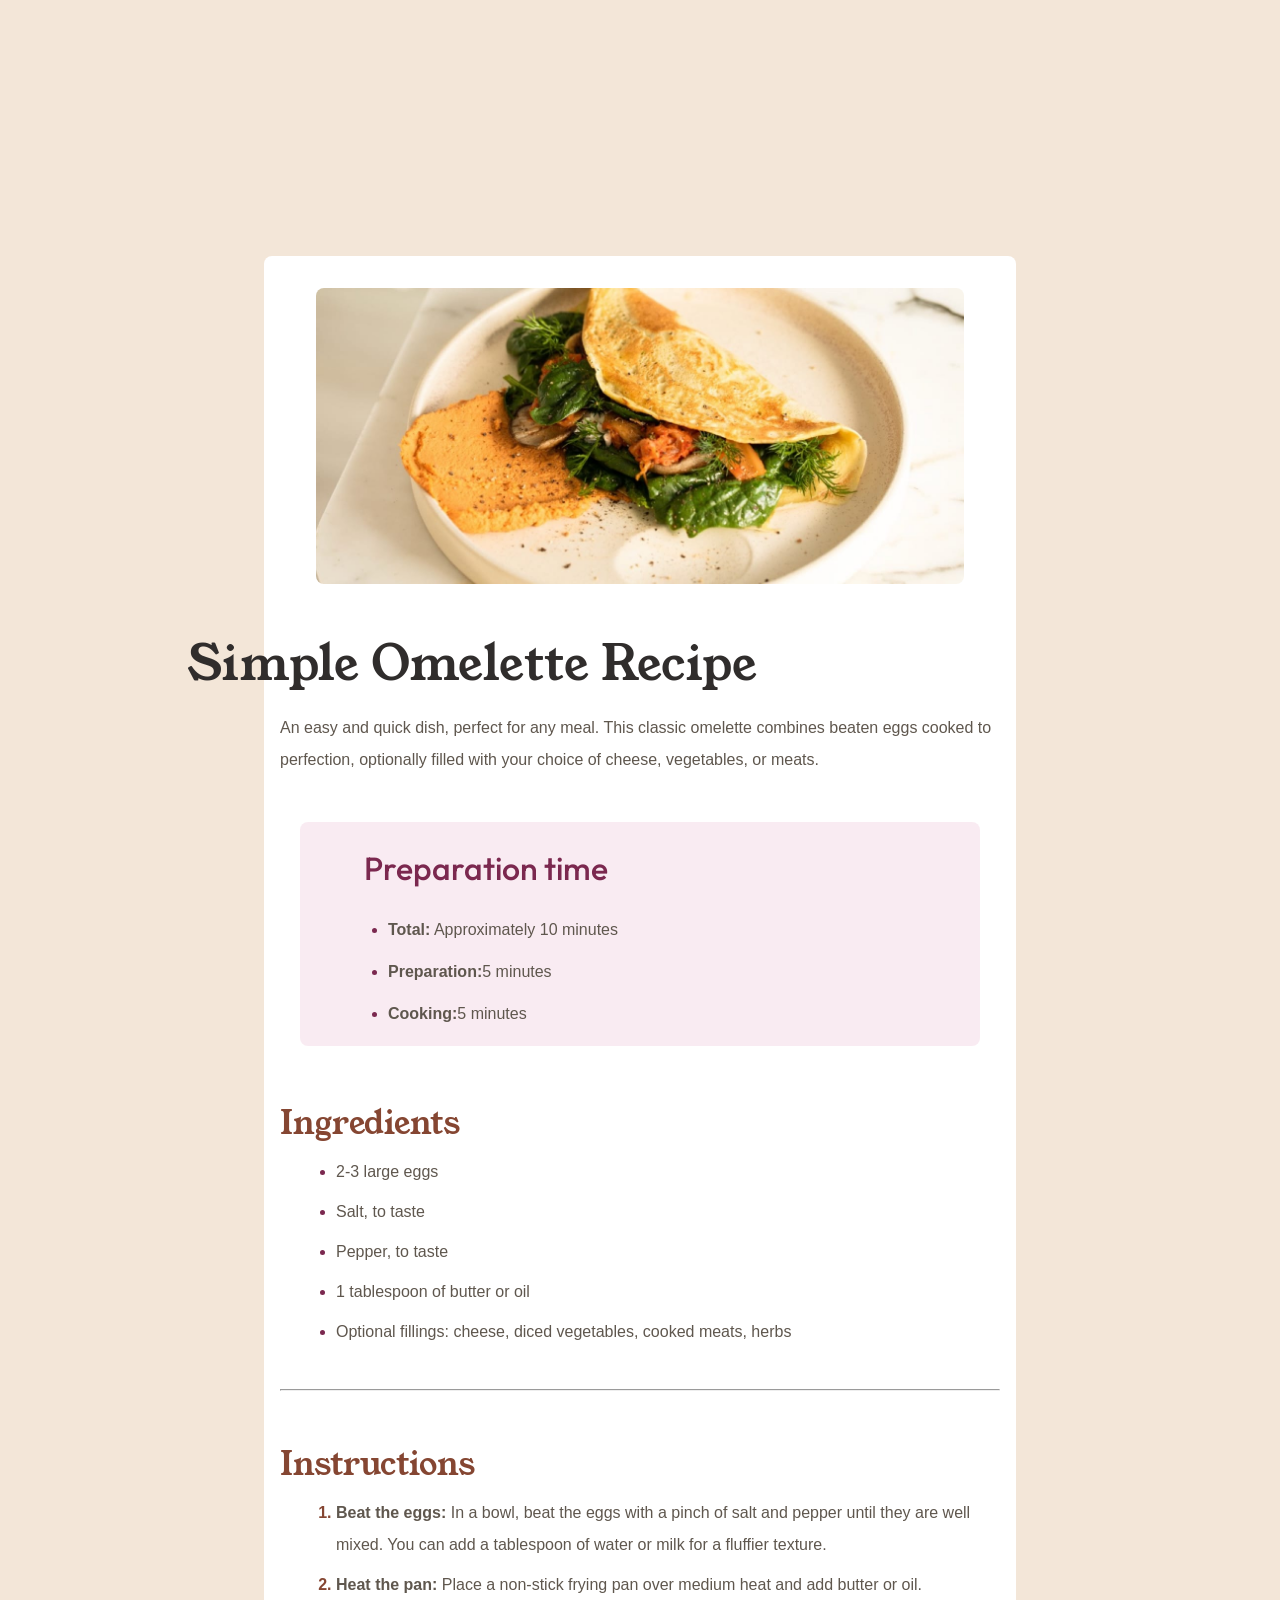
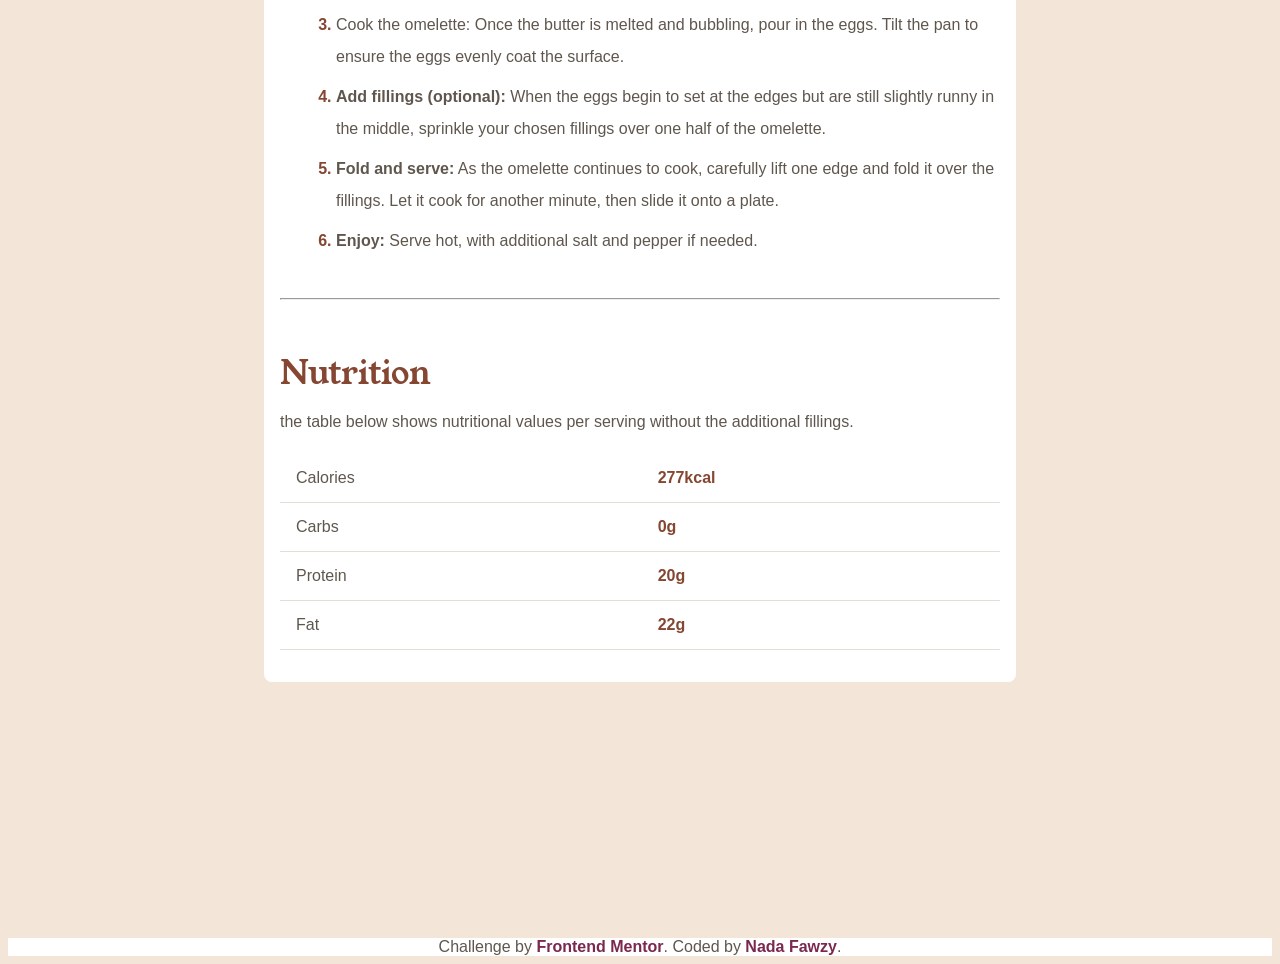
==== index.html @ 81051b9c "Add files via upload" ====
<!DOCTYPE html>
<html lang="en">
<head>
  <meta charset="UTF-8">
  <meta name="viewport" content="width=device-width, initial-scale=1.0">
<!-- css style guide -->
  <link rel="icon" type="image/png" sizes="32x32" href="../images/favicon-32x32.png">
  <link rel="stylesheet" href="../css/style.css">
  <!-- fonts -->
  <link rel="preconnect" href="https://fonts.googleapis.com">
<link rel="preconnect" href="https://fonts.gstatic.com" crossorigin>
<link href="https://fonts.googleapis.com/css2?family=Outfit:wght@100..900&family=Young+Serif&display=swap" rel="stylesheet">

  <title>Frontend Mentor | Recipe page</title>
</head>
<body>
<div class="container">

  <!-- header -->
  <div class="header">
    <img class="omelette" src="../images/image-omelette.jpeg" alt="omelette">
    <h3>Simple Omelette Recipe</h3>
    <p>An easy and quick dish, perfect for any meal. This classic omelette combines beaten eggs cooked 
    to perfection, optionally filled with your choice of cheese, vegetables, or meats.</p>
  </div>

  <!-- preparation -->
  <div class="preparation">
    <h3>Preparation time</h3>
    <ul>
      <li><b>Total:</b> Approximately 10 minutes</li>
      <li><b>Preparation:</b>5 minutes</li>
      <li><b>Cooking:</b>5 minutes</li>
    </ul>
  </div>

  <!-- Ingredients -->
<div class="Ingredients">
  <h3>Ingredients</h3>
  <ul>
    <li>2-3 large eggs</li>
    <li> Salt, to taste</li>
    <li>Pepper, to taste</li>
    <li>1 tablespoon of butter or oil</li>
    <li>Optional fillings: cheese, diced vegetables, cooked meats, herbs</li>
  </ul>
  </div>
  <hr>
<!-- Instructions -->
  <div class="Instructions">
    <h3>Instructions</h3>
    <ol>
      <li><b>Beat the eggs:</b> In a bowl, beat the eggs with a pinch of salt and pepper until they are well mixed. 
      You can add a tablespoon of water or milk for a fluffier texture.</li>
      <li><b>Heat the pan:</b> Place a non-stick frying pan over medium heat and add butter or oil.</li>
      <li> Cook the omelette: Once the butter is melted and bubbling, pour in the eggs. Tilt the pan to ensure 
      the eggs evenly coat the surface.</li>
      <li><b>Add fillings (optional):</b> When the eggs begin to set at the edges but are still slightly runny in the 
      middle, sprinkle your chosen fillings over one half of the omelette.</li>
      <li><b> Fold and serve:</b> As the omelette continues to cook, carefully lift one edge and fold it over the 
      fillings. Let it cook for another minute, then slide it onto a plate.</li>
      <li><b> Enjoy:</b> Serve hot, with additional salt and pepper if needed.</li>
    </ol>
  </div>

<hr>
<!-- Nutrition -->
  <div class="Nutrition">
    <h3>Nutrition</h3>
  <table>
    <caption>the table below shows nutritional values per serving without the additional fillings.</caption>
    <tbody>
      <tr>
        <td>Calories</td>
        <td class="td-details">277kcal</td>
      </tr>
      <tr>
        <td>Carbs</td>
        <td class="td-details">0g</td>
      </tr>
      <tr>
        <td>Protein</td>
        <td class="td-details">20g</td>
      </tr>
      <tr>
        <td>Fat</td>
        <td class="td-details">22g</td>
      </tr>
    </tbody>
  </table>
  </div>
</div>

<!-- footer -->
  <footer>
    Challenge by <a href="https://www.frontendmentor.io?ref=challenge" target="_blank">Frontend Mentor</a>. 
    Coded by <a href="https://nadaafawzyy.github.io/About_Me/">Nada Fawzy</a>.
  </footer>
</body>
</html>
---- css/style.css ----
:root{
--White: hsl(0, 0%, 100%);

--Stone100: hsl(30, 54%, 90%);
--Stone150: hsl(30, 18%, 87%);
--Stone600: hsl(30, 10%, 34%);
--Stone900: hsl(24, 5%, 18%);

--Brown800: hsl(14, 45%, 36%);

--Rose800: hsl(332, 51%, 32%);
--Rose50: hsl(330, 100%, 98%);
}
*{
    box-sizing: border-box;
    font-family: 'Poppins', sans-serif;
    scroll-behavior: smooth;
}
body{
    background-color: var(--Stone100);
}
.container{
    display: flex;
    flex-direction: column;
    margin: 16em ;
    padding: 1rem;
    gap: .6rem;
    font-family: outfit;
    color: var(--Stone600);
    font-size: 16px;
    line-height: 2rem;
    background-color: var(--White);
    border-radius: .5em;
    -webkit-border-radius: .5em;
    -moz-border-radius: .5em;
    -ms-border-radius: .5em;
    -o-border-radius: .5em;
}
hr{
        margin: 1rem 0;
}
/* header section */

.header{
    display: flex;
    flex-direction: column;
    align-items: center;
}
.header h3{
    font-family:'Young Serif', serif;
    color: var(--Stone900);
    margin-bottom: 1rem;
    font-size: 3rem;
    font-weight: 100;
    align-items: start;
    margin-left: -7em;
}
h3{
    font-family:'Young Serif', serif;
    color: var(--Brown800);
    margin-bottom: 1rem;
    font-size: 2rem;
    font-weight: 100;
}
.omelette{
    margin: 1em;
    max-width: 90%;
    border-radius: .5em;
    -webkit-border-radius: .5em;
    -moz-border-radius: .5em;
    -ms-border-radius: .5em;
    -o-border-radius: .5em;
    margin-bottom: 1rem;
    justify-content: center;
}

/* preperating */
.preparation{
    margin: 20px;
    background-color: #f4dae788;
    border-radius: 0.5em;
    -webkit-border-radius: 0.5em;
    -moz-border-radius: 0.5em;
    -ms-border-radius: 0.5em;
    -o-border-radius: 0.5em;
}
.preparation h3{
    margin: 30px  2em;
    color: var(--Rose800);
    font-family: outfit;
    font-weight: 500;
}
.preparation  ul li{
    margin: 10px  3em ;
}
ul li{
    margin-bottom: .5rem;
    margin-left: 1rem;
}
ul li::marker{
    color: var(--Rose800);
    font-weight: bold;
    word-spacing: 1rem;

}
/* Instructions */
ol li{
    margin-bottom: .5rem;
    margin-left: 1rem;
}
ol li::marker{
    color: var(--Brown800);
    font-weight: bold;
}
/* Nutrition */
table{
    width: 100%;
    border-collapse: collapse;
    margin-bottom: 1rem;
}
caption{
    text-align: left;
    margin-bottom: 1rem;
}
td{
    border-bottom: 1px solid var(--Stone150);
    padding:  0.5rem 1rem;
    text-align: left;
}
.td-details{
    color: var(--Brown800);
    font-weight: bold;
}

/* footer */
footer{
    align-items: end;
    color: var(--Stone600);
    text-align: center;
    margin-top: 1rem;
    background-color: var(--White);
}
footer a {
    color:var(--Rose800);
    text-decoration: none;
    font-weight: bold;
}
@media (max-width: 767px) {
    body{
        background-color: var(--White);
    }
    .container{
        margin:0;
        padding: 0;
    }
    .header h3{
        font-size: 3rem;
        margin-left: 0em;
        line-height: 1em;
    }
    .omelette{
        margin: 0;
        max-width: 100%;
        margin-bottom: 1rem;
    }
}
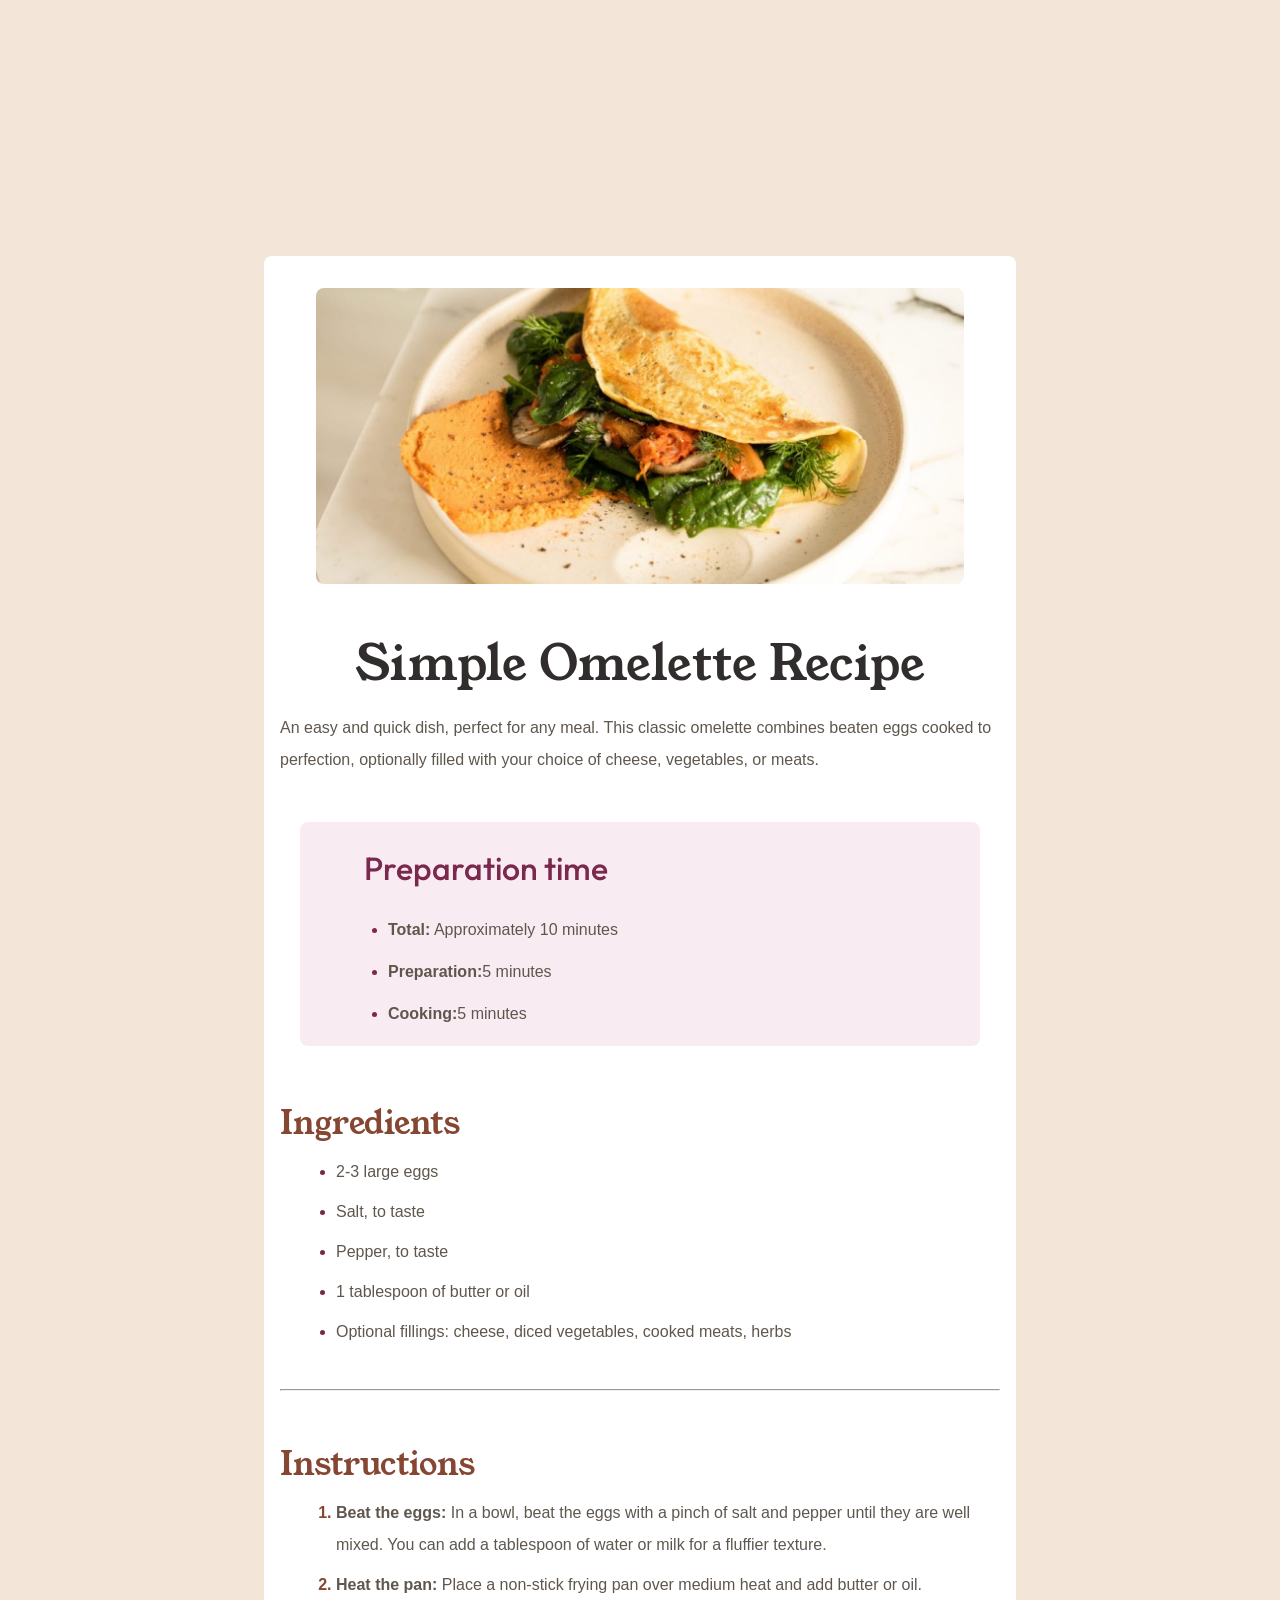
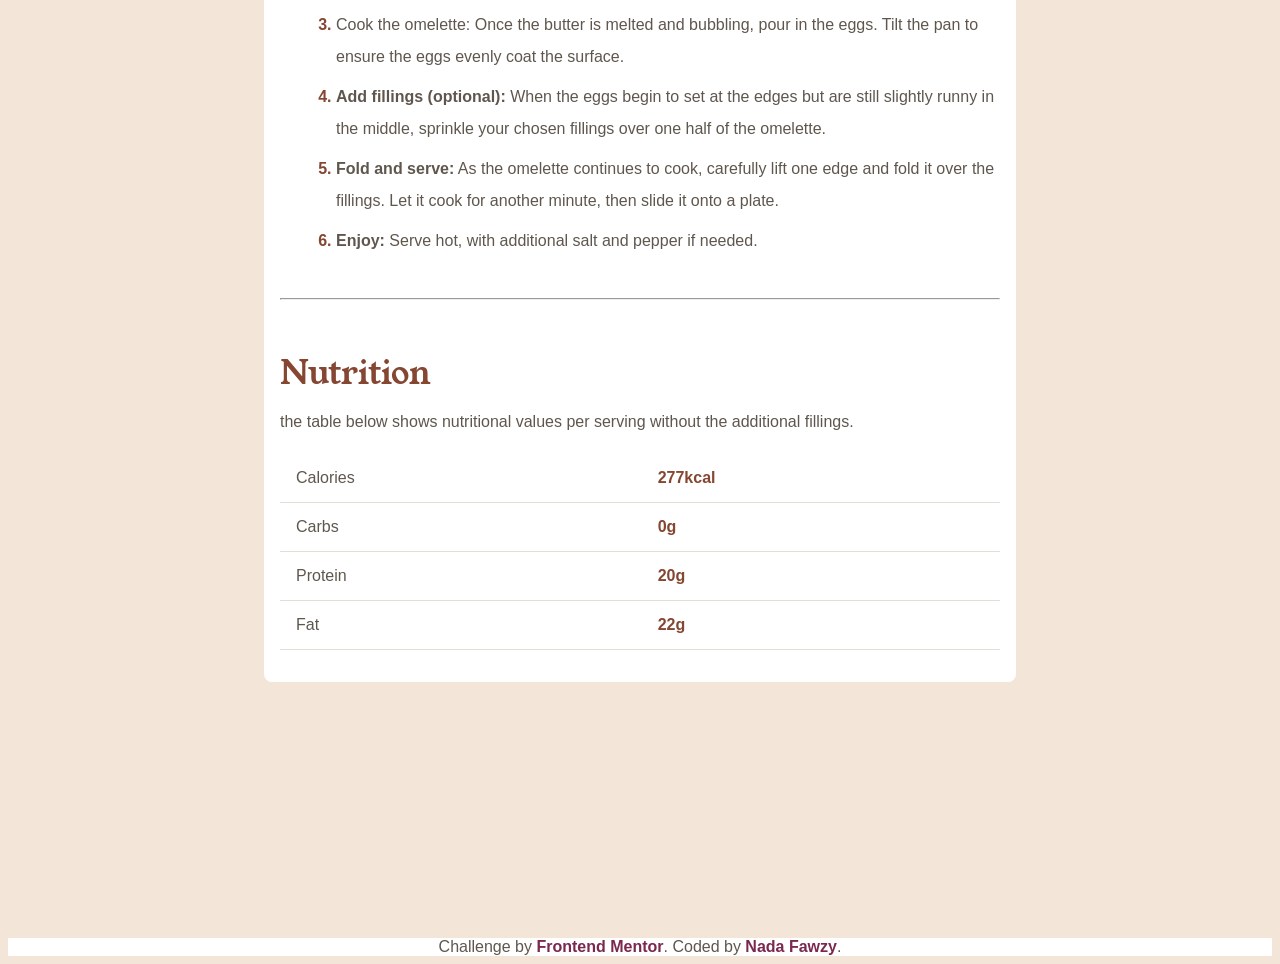
==== commit 383852a4: "Add files via upload" ====
--- a/index.html
+++ b/index.html
@@ -1,100 +1,100 @@
-<!DOCTYPE html>
-<html lang="en">
-<head>
-  <meta charset="UTF-8">
-  <meta name="viewport" content="width=device-width, initial-scale=1.0">
-<!-- css style guide -->
-  <link rel="icon" type="image/png" sizes="32x32" href="../images/favicon-32x32.png">
-  <link rel="stylesheet" href="../css/style.css">
-  <!-- fonts -->
-  <link rel="preconnect" href="https://fonts.googleapis.com">
-<link rel="preconnect" href="https://fonts.gstatic.com" crossorigin>
-<link href="https://fonts.googleapis.com/css2?family=Outfit:wght@100..900&family=Young+Serif&display=swap" rel="stylesheet">
-
-  <title>Frontend Mentor | Recipe page</title>
-</head>
-<body>
-<div class="container">
-
-  <!-- header -->
-  <div class="header">
-    <img class="omelette" src="../images/image-omelette.jpeg" alt="omelette">
-    <h3>Simple Omelette Recipe</h3>
-    <p>An easy and quick dish, perfect for any meal. This classic omelette combines beaten eggs cooked 
-    to perfection, optionally filled with your choice of cheese, vegetables, or meats.</p>
-  </div>
-
-  <!-- preparation -->
-  <div class="preparation">
-    <h3>Preparation time</h3>
-    <ul>
-      <li><b>Total:</b> Approximately 10 minutes</li>
-      <li><b>Preparation:</b>5 minutes</li>
-      <li><b>Cooking:</b>5 minutes</li>
-    </ul>
-  </div>
-
-  <!-- Ingredients -->
-<div class="Ingredients">
-  <h3>Ingredients</h3>
-  <ul>
-    <li>2-3 large eggs</li>
-    <li> Salt, to taste</li>
-    <li>Pepper, to taste</li>
-    <li>1 tablespoon of butter or oil</li>
-    <li>Optional fillings: cheese, diced vegetables, cooked meats, herbs</li>
-  </ul>
-  </div>
-  <hr>
-<!-- Instructions -->
-  <div class="Instructions">
-    <h3>Instructions</h3>
-    <ol>
-      <li><b>Beat the eggs:</b> In a bowl, beat the eggs with a pinch of salt and pepper until they are well mixed. 
-      You can add a tablespoon of water or milk for a fluffier texture.</li>
-      <li><b>Heat the pan:</b> Place a non-stick frying pan over medium heat and add butter or oil.</li>
-      <li> Cook the omelette: Once the butter is melted and bubbling, pour in the eggs. Tilt the pan to ensure 
-      the eggs evenly coat the surface.</li>
-      <li><b>Add fillings (optional):</b> When the eggs begin to set at the edges but are still slightly runny in the 
-      middle, sprinkle your chosen fillings over one half of the omelette.</li>
-      <li><b> Fold and serve:</b> As the omelette continues to cook, carefully lift one edge and fold it over the 
-      fillings. Let it cook for another minute, then slide it onto a plate.</li>
-      <li><b> Enjoy:</b> Serve hot, with additional salt and pepper if needed.</li>
-    </ol>
-  </div>
-
-<hr>
-<!-- Nutrition -->
-  <div class="Nutrition">
-    <h3>Nutrition</h3>
-  <table>
-    <caption>the table below shows nutritional values per serving without the additional fillings.</caption>
-    <tbody>
-      <tr>
-        <td>Calories</td>
-        <td class="td-details">277kcal</td>
-      </tr>
-      <tr>
-        <td>Carbs</td>
-        <td class="td-details">0g</td>
-      </tr>
-      <tr>
-        <td>Protein</td>
-        <td class="td-details">20g</td>
-      </tr>
-      <tr>
-        <td>Fat</td>
-        <td class="td-details">22g</td>
-      </tr>
-    </tbody>
-  </table>
-  </div>
-</div>
-
-<!-- footer -->
-  <footer>
-    Challenge by <a href="https://www.frontendmentor.io?ref=challenge" target="_blank">Frontend Mentor</a>. 
-    Coded by <a href="https://nadaafawzyy.github.io/About_Me/">Nada Fawzy</a>.
-  </footer>
-</body>
+<!DOCTYPE html>
+<html lang="en-US">
+<head>
+  <meta charset="UTF-8">
+  <meta name="viewport" content="width=device-width, initial-scale=1.0">
+<!-- css style guide -->
+  <link rel="icon" type="image/png" sizes="32x32" href="../images/favicon-32x32.png">
+  <link rel="stylesheet" href="../css/style.css">
+  <!-- fonts -->
+  <link rel="preconnect" href="https://fonts.googleapis.com">
+<link rel="preconnect" href="https://fonts.gstatic.com" crossorigin>
+<link href="https://fonts.googleapis.com/css2?family=Outfit:wght@100..900&family=Young+Serif&display=swap" rel="stylesheet">
+
+  <title>Frontend Mentor | Recipe page</title>
+</head>
+<body>
+<div class="container">
+
+  <!-- header -->
+  <div class="header">
+    <img class="omelette" src="images/image-omelette.jpeg" alt="omelette">
+    <h3>Simple Omelette Recipe</h3>
+    <p>An easy and quick dish, perfect for any meal. This classic omelette combines beaten eggs cooked 
+    to perfection, optionally filled with your choice of cheese, vegetables, or meats.</p>
+  </div>
+
+  <!-- preparation -->
+  <div class="preparation">
+    <h3>Preparation time</h3>
+    <ul>
+      <li><b>Total:</b> Approximately 10 minutes</li>
+      <li><b>Preparation:</b>5 minutes</li>
+      <li><b>Cooking:</b>5 minutes</li>
+    </ul>
+  </div>
+
+  <!-- Ingredients -->
+<div class="Ingredients">
+  <h3>Ingredients</h3>
+  <ul>
+    <li>2-3 large eggs</li>
+    <li> Salt, to taste</li>
+    <li>Pepper, to taste</li>
+    <li>1 tablespoon of butter or oil</li>
+    <li>Optional fillings: cheese, diced vegetables, cooked meats, herbs</li>
+  </ul>
+  </div>
+  <hr>
+<!-- Instructions -->
+  <div class="Instructions">
+    <h3>Instructions</h3>
+    <ol>
+      <li><b>Beat the eggs:</b> In a bowl, beat the eggs with a pinch of salt and pepper until they are well mixed. 
+      You can add a tablespoon of water or milk for a fluffier texture.</li>
+      <li><b>Heat the pan:</b> Place a non-stick frying pan over medium heat and add butter or oil.</li>
+      <li> Cook the omelette: Once the butter is melted and bubbling, pour in the eggs. Tilt the pan to ensure 
+      the eggs evenly coat the surface.</li>
+      <li><b>Add fillings (optional):</b> When the eggs begin to set at the edges but are still slightly runny in the 
+      middle, sprinkle your chosen fillings over one half of the omelette.</li>
+      <li><b> Fold and serve:</b> As the omelette continues to cook, carefully lift one edge and fold it over the 
+      fillings. Let it cook for another minute, then slide it onto a plate.</li>
+      <li><b> Enjoy:</b> Serve hot, with additional salt and pepper if needed.</li>
+    </ol>
+  </div>
+
+<hr>
+<!-- Nutrition -->
+  <div class="Nutrition">
+    <h3>Nutrition</h3>
+  <table>
+    <caption>the table below shows nutritional values per serving without the additional fillings.</caption>
+    <tbody>
+      <tr>
+        <td>Calories</td>
+        <td class="td-details">277kcal</td>
+      </tr>
+      <tr>
+        <td>Carbs</td>
+        <td class="td-details">0g</td>
+      </tr>
+      <tr>
+        <td>Protein</td>
+        <td class="td-details">20g</td>
+      </tr>
+      <tr>
+        <td>Fat</td>
+        <td class="td-details">22g</td>
+      </tr>
+    </tbody>
+  </table>
+  </div>
+</div>
+
+<!-- footer -->
+  <footer>
+    Challenge by <a href="https://www.frontendmentor.io?ref=challenge" target="_blank">Frontend Mentor</a>. 
+    Coded by <a href="https://nadaafawzyy.github.io/About_Me/">Nada Fawzy</a>.
+  </footer>
+</body>
 </html>
--- a/css/style.css
+++ b/css/style.css
@@ -53,7 +53,7 @@
     font-size: 3rem;
     font-weight: 100;
     align-items: start;
-    margin-left: -7em;
+    flex-wrap: wrap;
 }
 h3{
     font-family:'Young Serif', serif;
@@ -163,4 +163,6 @@
         max-width: 100%;
         margin-bottom: 1rem;
     }
-}+
+}
+
